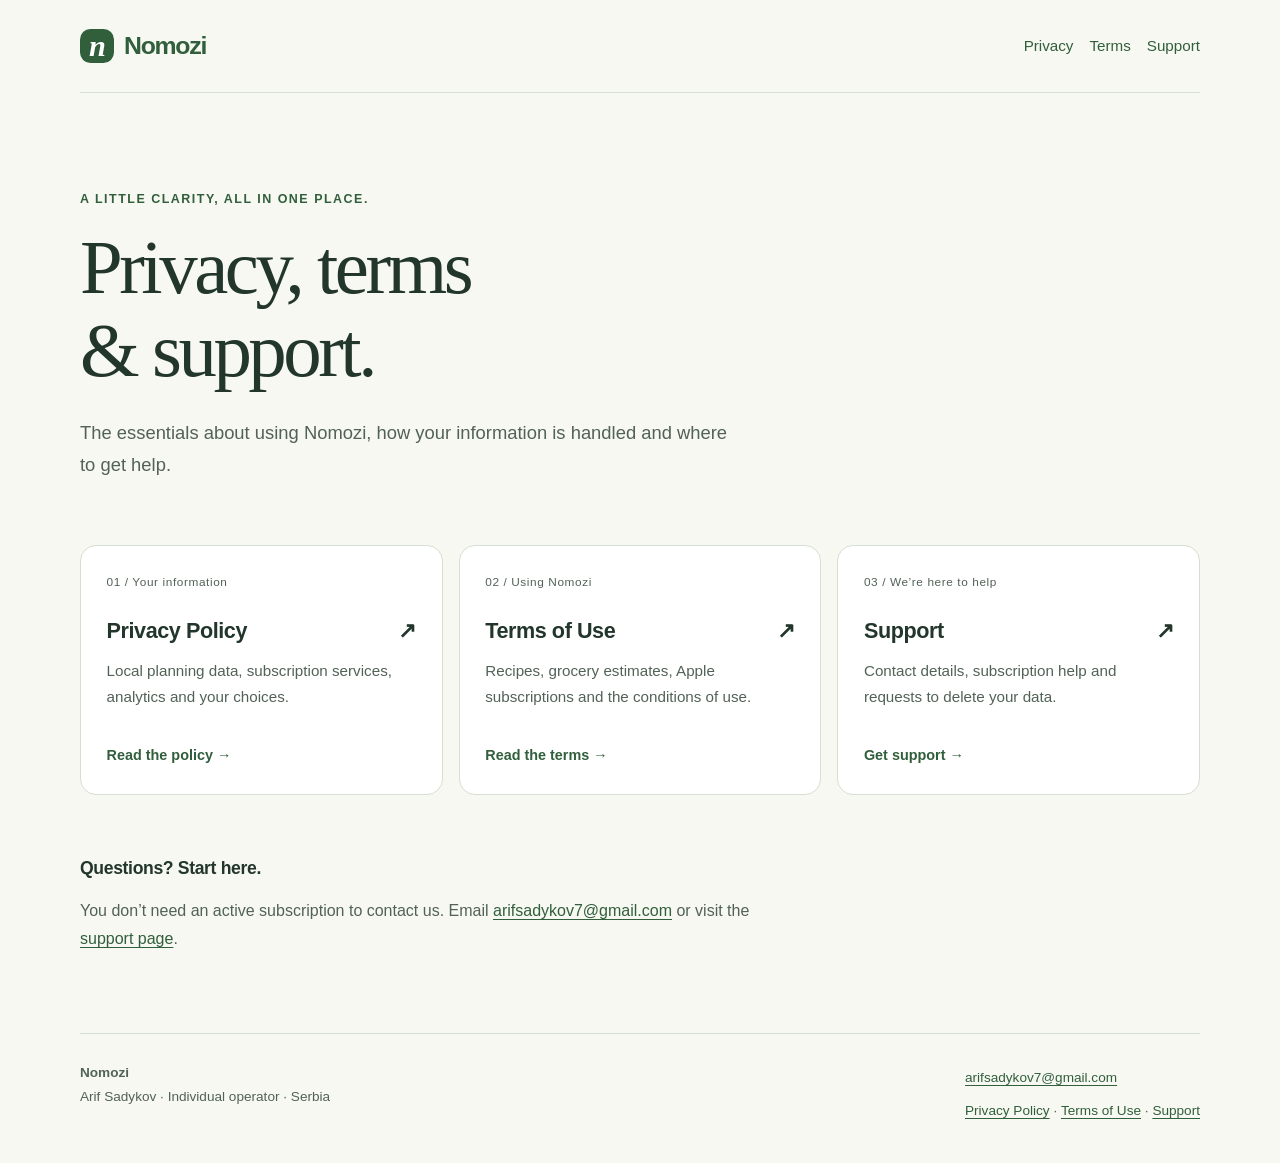
==== index.html @ b6fbd4d1 "feat: publish Nomozi legal and support website" ====
<!doctype html>
<html lang="en-US">
<head>
  <meta charset="utf-8">
  <meta name="viewport" content="width=device-width, initial-scale=1">
  <meta name="description" content="Privacy Policy, Terms of Use and support for Nomozi, the iPhone meal-planning app.">
  <meta name="theme-color" content="#f7f8f2">
  <title>Privacy, terms & support | Nomozi</title>
  <link rel="stylesheet" href="./assets/styles.css">
</head>
<body>
<a class="skip-link" href="#main">Skip to content</a>
<header class="site-header"><a class="brand" href="./" aria-label="Nomozi home"><span class="brand-mark" aria-hidden="true">n</span>Nomozi</a><nav aria-label="Main navigation"><a href="./privacy/">Privacy</a><a href="./terms/">Terms</a><a href="./support/">Support</a></nav></header>
<main id="main" class="home"><section class="hero"><p class="eyebrow">A little clarity, all in one place.</p><h1>Privacy, terms<br>&amp; support.</h1><p class="lead">The essentials about using Nomozi, how your information is handled and where to get help.</p></section>
<div class="page-cards"><a class="page-card" href="./privacy/"><span class="card-number">01 / Your information</span><h2>Privacy Policy <span aria-hidden="true">↗</span></h2><p>Local planning data, subscription services, analytics and your choices.</p><span class="card-action">Read the policy →</span></a><a class="page-card" href="./terms/"><span class="card-number">02 / Using Nomozi</span><h2>Terms of Use <span aria-hidden="true">↗</span></h2><p>Recipes, grocery estimates, Apple subscriptions and the conditions of use.</p><span class="card-action">Read the terms →</span></a><a class="page-card" href="./support/"><span class="card-number">03 / We’re here to help</span><h2>Support <span aria-hidden="true">↗</span></h2><p>Contact details, subscription help and requests to delete your data.</p><span class="card-action">Get support →</span></a></div>
<section class="home-note"><h2>Questions? Start here.</h2><p>You don’t need an active subscription to contact us. Email <a href="mailto:arifsadykov7@gmail.com">arifsadykov7@gmail.com</a> or visit the <a href="./support/">support page</a>.</p></section></main>
<footer class="site-footer"><p><strong>Nomozi</strong><br>Arif Sadykov · Individual operator · Serbia</p><p><a href="mailto:arifsadykov7@gmail.com">arifsadykov7@gmail.com</a><br><a href="./privacy/">Privacy Policy</a> · <a href="./terms/">Terms of Use</a> · <a href="./support/">Support</a></p></footer>
</body>
</html>
---- assets/styles.css ----
:root{color-scheme:light;--paper:#f7f8f2;--ink:#22362b;--muted:#526257;--brand:#315f3c;--line:#d6dfd1;--card:#fff;--soft:#eaf0e3}
*{box-sizing:border-box}html{scroll-padding-top:1.5rem}body{margin:0;background:var(--paper);color:var(--ink);font:1rem/1.75 -apple-system,BlinkMacSystemFont,"Segoe UI",sans-serif;-webkit-text-size-adjust:100%}a{color:var(--brand);text-underline-offset:.2em;overflow-wrap:anywhere}a:hover{text-decoration-thickness:2px}a:focus-visible{outline:3px solid #9a580e;outline-offset:5px;border-radius:3px}.site-header,.site-footer,main{width:min(100% - 3rem,1120px);margin-inline:auto}.site-header{display:flex;align-items:center;justify-content:space-between;gap:1rem;padding-block:1.5rem;border-bottom:1px solid var(--line)}.brand{display:inline-flex;align-items:center;gap:.65rem;font-size:1.55rem;font-weight:750;letter-spacing:-.05em;text-decoration:none}.brand-mark{display:grid;place-items:center;width:2.1rem;height:2.1rem;background:var(--brand);color:#fff;border-radius:.65rem;font-family:Georgia,serif;font-style:italic;font-size:1.9rem;line-height:1}.site-header nav{display:flex;flex-wrap:wrap;gap:.2rem 1rem}.site-header nav a{display:inline-flex;align-items:center;min-height:44px;font-size:.95rem;text-decoration:none}.site-header nav a[aria-current=page]{text-decoration:underline;font-weight:700}.eyebrow{color:var(--brand);font-size:.78rem;font-weight:700;letter-spacing:.12em;text-transform:uppercase}.hero{padding:5rem 0 3rem;max-width:780px}h1{font-family:Georgia,"Times New Roman",serif;font-weight:400;font-size:clamp(2.5rem,6vw,4.8rem);line-height:1.08;letter-spacing:-.045em;margin:1rem 0 1.5rem;text-wrap:balance}.lead{font-size:1.15rem;color:var(--muted);max-width:650px}h2{font-size:1.35rem;line-height:1.35;letter-spacing:-.02em}h3{font-size:1.05rem;line-height:1.4}p,li{overflow-wrap:anywhere}p{margin:1rem 0}.page-cards{display:grid;grid-template-columns:repeat(3,minmax(0,1fr));gap:1rem}.page-card{display:flex;flex-direction:column;padding:1.6rem;background:var(--card);border:1px solid var(--line);border-radius:1rem;text-decoration:none;color:var(--ink)}.page-card:hover{border-color:var(--brand);background:#fbfdf8}.card-number{font-size:.74rem;letter-spacing:.05em;color:var(--muted)}.page-card h2{display:flex;justify-content:space-between;gap:.5rem;margin:1.5rem 0 .25rem}.page-card p{color:var(--muted);font-size:.95rem;margin:.5rem 0 2rem}.card-action{color:var(--brand);font-size:.9rem;font-weight:650;margin-top:auto}.home-note{padding:3rem 0 4rem;max-width:720px}.home-note h2{font-size:1.1rem}.home-note p{color:var(--muted)}.document{max-width:790px;padding-block:3.5rem 4rem}.document h1{font-size:clamp(2.5rem,6vw,3.7rem)}.date{font-size:.9rem;color:var(--muted);margin-bottom:2rem}.document>h2{margin-top:2.6rem;padding-top:1.3rem;border-top:1px solid var(--line)}.document>h3{margin-top:2rem}.document li{padding-left:.2rem;margin-block:.5rem}.document ul,.document ol{padding-left:1.5rem}.contents{background:var(--soft);padding:1.3rem 1.5rem;border-radius:1rem;margin:2rem 0}.contents h2{font-size:1rem;margin:0 0 .7rem}.contents ol{list-style:none;padding:0;margin:0;columns:2;column-gap:2rem}.contents li{break-inside:avoid;margin:0;padding:0}.contents a{display:block;padding:.5rem 0;font-size:.9rem;line-height:1.5}.notice{padding:1rem 1.4rem;border-left:3px solid var(--brand);background:var(--soft);border-radius:0 .8rem .8rem 0}.notice p{margin:.4rem 0}.data-cards{display:grid;grid-template-columns:repeat(2,minmax(0,1fr));gap:1rem;margin:1.5rem 0}.data-card{padding:1.2rem;background:var(--card);border:1px solid var(--line);border-radius:.7rem;font-size:.93rem}.data-card h3{margin-top:0}.purpose{color:var(--muted);font-size:.88rem}.site-footer{display:flex;justify-content:space-between;gap:1.5rem;border-top:1px solid var(--line);padding-block:1.7rem 2.2rem;font-size:.85rem;color:var(--muted)}.site-footer p{margin:0}.site-footer a{display:inline-block;padding-block:.3rem}.skip-link{position:fixed;top:-200px;left:1rem;z-index:10;background:#fff;padding:.6rem 1rem}.skip-link:focus{top:1rem}
@media(max-width:700px){.page-cards{grid-template-columns:1fr}.hero{padding-top:3rem}.page-card{padding:1.4rem}.page-card h2{margin-top:1rem}.page-card p{margin-bottom:1.3rem}.data-cards{grid-template-columns:1fr}.contents ol{columns:1}.site-footer{flex-direction:column}.document{padding-top:2rem}.site-header{flex-wrap:wrap}.site-header nav{gap:1.2rem}.site-header,.site-footer,main{width:calc(100% - 2.5rem)}}
@media print{.site-header,.site-footer,.contents,.skip-link{display:none}body{background:white;color:black;font-size:11pt}.document{width:100%;max-width:none;padding:0}.document h1{font-size:28pt}.data-card,.notice{break-inside:avoid}a{color:inherit}}
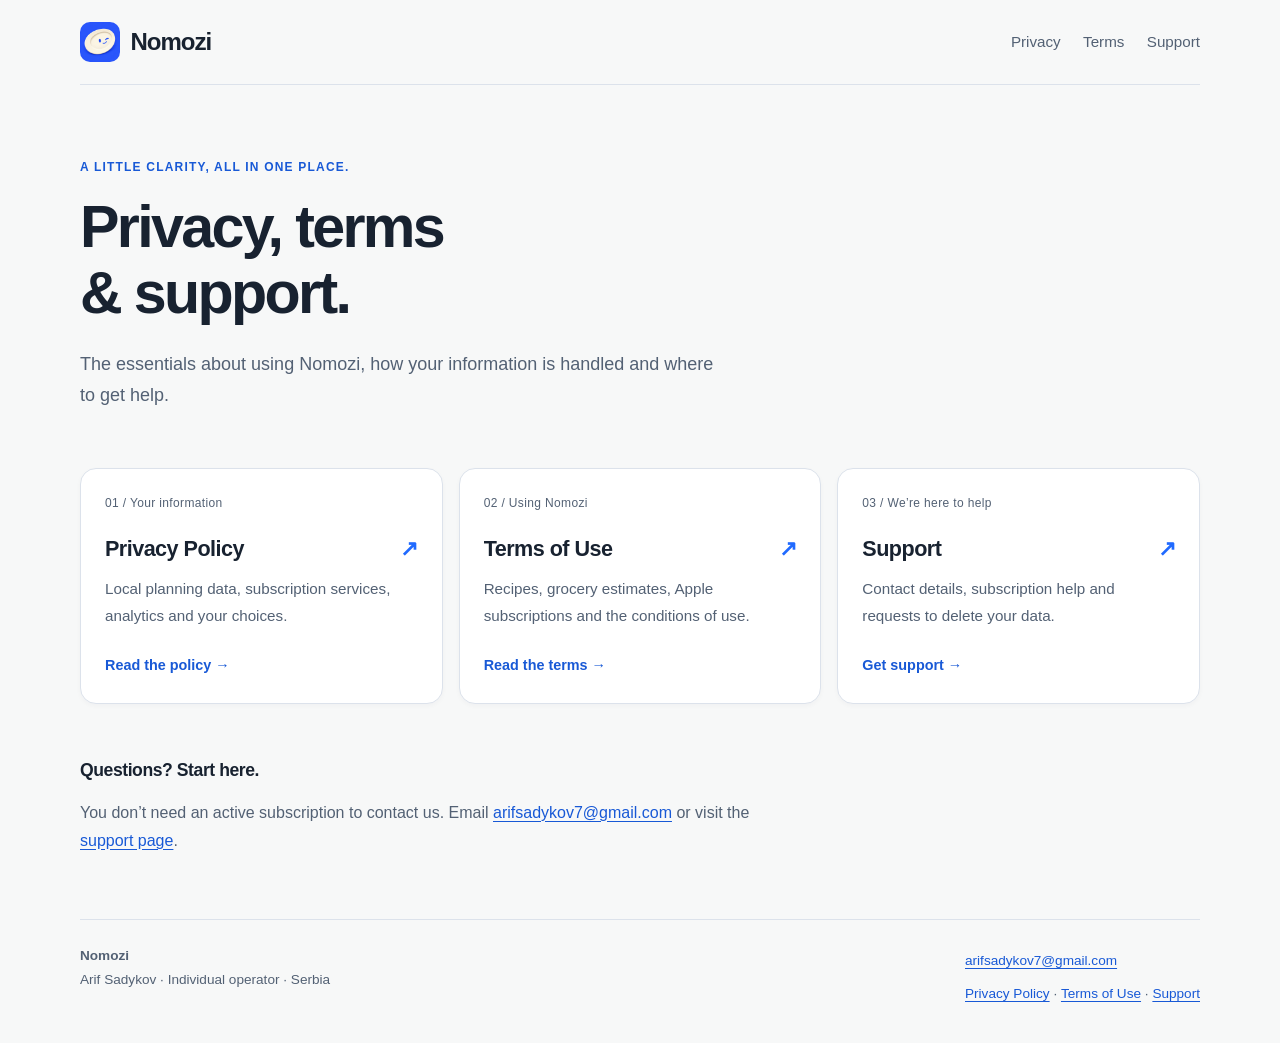
==== commit 96299e8a: "style: align Nomozi legal site with app branding" ====
--- a/index.html
+++ b/index.html
@@ -4,13 +4,15 @@
   <meta charset="utf-8">
   <meta name="viewport" content="width=device-width, initial-scale=1">
   <meta name="description" content="Privacy Policy, Terms of Use and support for Nomozi, the iPhone meal-planning app.">
-  <meta name="theme-color" content="#f7f8f2">
+  <meta name="theme-color" content="#206aff">
   <title>Privacy, terms & support | Nomozi</title>
   <link rel="stylesheet" href="./assets/styles.css">
+  <link rel="icon" type="image/png" sizes="1024x1024" href="./assets/nomozi-app-icon.png">
+  <link rel="apple-touch-icon" href="./assets/nomozi-app-icon.png">
 </head>
 <body>
 <a class="skip-link" href="#main">Skip to content</a>
-<header class="site-header"><a class="brand" href="./" aria-label="Nomozi home"><span class="brand-mark" aria-hidden="true">n</span>Nomozi</a><nav aria-label="Main navigation"><a href="./privacy/">Privacy</a><a href="./terms/">Terms</a><a href="./support/">Support</a></nav></header>
+<header class="site-header"><a class="brand" href="./" aria-label="Nomozi home"><img class="brand-mark" src="./assets/nomozi-app-icon.png" width="40" height="40" alt="" aria-hidden="true">Nomozi</a><nav aria-label="Main navigation"><a href="./privacy/">Privacy</a><a href="./terms/">Terms</a><a href="./support/">Support</a></nav></header>
 <main id="main" class="home"><section class="hero"><p class="eyebrow">A little clarity, all in one place.</p><h1>Privacy, terms<br>&amp; support.</h1><p class="lead">The essentials about using Nomozi, how your information is handled and where to get help.</p></section>
 <div class="page-cards"><a class="page-card" href="./privacy/"><span class="card-number">01 / Your information</span><h2>Privacy Policy <span aria-hidden="true">↗</span></h2><p>Local planning data, subscription services, analytics and your choices.</p><span class="card-action">Read the policy →</span></a><a class="page-card" href="./terms/"><span class="card-number">02 / Using Nomozi</span><h2>Terms of Use <span aria-hidden="true">↗</span></h2><p>Recipes, grocery estimates, Apple subscriptions and the conditions of use.</p><span class="card-action">Read the terms →</span></a><a class="page-card" href="./support/"><span class="card-number">03 / We’re here to help</span><h2>Support <span aria-hidden="true">↗</span></h2><p>Contact details, subscription help and requests to delete your data.</p><span class="card-action">Get support →</span></a></div>
 <section class="home-note"><h2>Questions? Start here.</h2><p>You don’t need an active subscription to contact us. Email <a href="mailto:arifsadykov7@gmail.com">arifsadykov7@gmail.com</a> or visit the <a href="./support/">support page</a>.</p></section></main>
--- a/assets/styles.css
+++ b/assets/styles.css
@@ -1,4 +1,171 @@
-:root{color-scheme:light;--paper:#f7f8f2;--ink:#22362b;--muted:#526257;--brand:#315f3c;--line:#d6dfd1;--card:#fff;--soft:#eaf0e3}
-*{box-sizing:border-box}html{scroll-padding-top:1.5rem}body{margin:0;background:var(--paper);color:var(--ink);font:1rem/1.75 -apple-system,BlinkMacSystemFont,"Segoe UI",sans-serif;-webkit-text-size-adjust:100%}a{color:var(--brand);text-underline-offset:.2em;overflow-wrap:anywhere}a:hover{text-decoration-thickness:2px}a:focus-visible{outline:3px solid #9a580e;outline-offset:5px;border-radius:3px}.site-header,.site-footer,main{width:min(100% - 3rem,1120px);margin-inline:auto}.site-header{display:flex;align-items:center;justify-content:space-between;gap:1rem;padding-block:1.5rem;border-bottom:1px solid var(--line)}.brand{display:inline-flex;align-items:center;gap:.65rem;font-size:1.55rem;font-weight:750;letter-spacing:-.05em;text-decoration:none}.brand-mark{display:grid;place-items:center;width:2.1rem;height:2.1rem;background:var(--brand);color:#fff;border-radius:.65rem;font-family:Georgia,serif;font-style:italic;font-size:1.9rem;line-height:1}.site-header nav{display:flex;flex-wrap:wrap;gap:.2rem 1rem}.site-header nav a{display:inline-flex;align-items:center;min-height:44px;font-size:.95rem;text-decoration:none}.site-header nav a[aria-current=page]{text-decoration:underline;font-weight:700}.eyebrow{color:var(--brand);font-size:.78rem;font-weight:700;letter-spacing:.12em;text-transform:uppercase}.hero{padding:5rem 0 3rem;max-width:780px}h1{font-family:Georgia,"Times New Roman",serif;font-weight:400;font-size:clamp(2.5rem,6vw,4.8rem);line-height:1.08;letter-spacing:-.045em;margin:1rem 0 1.5rem;text-wrap:balance}.lead{font-size:1.15rem;color:var(--muted);max-width:650px}h2{font-size:1.35rem;line-height:1.35;letter-spacing:-.02em}h3{font-size:1.05rem;line-height:1.4}p,li{overflow-wrap:anywhere}p{margin:1rem 0}.page-cards{display:grid;grid-template-columns:repeat(3,minmax(0,1fr));gap:1rem}.page-card{display:flex;flex-direction:column;padding:1.6rem;background:var(--card);border:1px solid var(--line);border-radius:1rem;text-decoration:none;color:var(--ink)}.page-card:hover{border-color:var(--brand);background:#fbfdf8}.card-number{font-size:.74rem;letter-spacing:.05em;color:var(--muted)}.page-card h2{display:flex;justify-content:space-between;gap:.5rem;margin:1.5rem 0 .25rem}.page-card p{color:var(--muted);font-size:.95rem;margin:.5rem 0 2rem}.card-action{color:var(--brand);font-size:.9rem;font-weight:650;margin-top:auto}.home-note{padding:3rem 0 4rem;max-width:720px}.home-note h2{font-size:1.1rem}.home-note p{color:var(--muted)}.document{max-width:790px;padding-block:3.5rem 4rem}.document h1{font-size:clamp(2.5rem,6vw,3.7rem)}.date{font-size:.9rem;color:var(--muted);margin-bottom:2rem}.document>h2{margin-top:2.6rem;padding-top:1.3rem;border-top:1px solid var(--line)}.document>h3{margin-top:2rem}.document li{padding-left:.2rem;margin-block:.5rem}.document ul,.document ol{padding-left:1.5rem}.contents{background:var(--soft);padding:1.3rem 1.5rem;border-radius:1rem;margin:2rem 0}.contents h2{font-size:1rem;margin:0 0 .7rem}.contents ol{list-style:none;padding:0;margin:0;columns:2;column-gap:2rem}.contents li{break-inside:avoid;margin:0;padding:0}.contents a{display:block;padding:.5rem 0;font-size:.9rem;line-height:1.5}.notice{padding:1rem 1.4rem;border-left:3px solid var(--brand);background:var(--soft);border-radius:0 .8rem .8rem 0}.notice p{margin:.4rem 0}.data-cards{display:grid;grid-template-columns:repeat(2,minmax(0,1fr));gap:1rem;margin:1.5rem 0}.data-card{padding:1.2rem;background:var(--card);border:1px solid var(--line);border-radius:.7rem;font-size:.93rem}.data-card h3{margin-top:0}.purpose{color:var(--muted);font-size:.88rem}.site-footer{display:flex;justify-content:space-between;gap:1.5rem;border-top:1px solid var(--line);padding-block:1.7rem 2.2rem;font-size:.85rem;color:var(--muted)}.site-footer p{margin:0}.site-footer a{display:inline-block;padding-block:.3rem}.skip-link{position:fixed;top:-200px;left:1rem;z-index:10;background:#fff;padding:.6rem 1rem}.skip-link:focus{top:1rem}
-@media(max-width:700px){.page-cards{grid-template-columns:1fr}.hero{padding-top:3rem}.page-card{padding:1.4rem}.page-card h2{margin-top:1rem}.page-card p{margin-bottom:1.3rem}.data-cards{grid-template-columns:1fr}.contents ol{columns:1}.site-footer{flex-direction:column}.document{padding-top:2rem}.site-header{flex-wrap:wrap}.site-header nav{gap:1.2rem}.site-header,.site-footer,main{width:calc(100% - 2.5rem)}}
-@media print{.site-header,.site-footer,.contents,.skip-link{display:none}body{background:white;color:black;font-size:11pt}.document{width:100%;max-width:none;padding:0}.document h1{font-size:28pt}.data-card,.notice{break-inside:avoid}a{color:inherit}}
+/* Brand colors from Nomozi AppColors; the darker link tone keeps small text readable. */
+:root {
+  color-scheme: light;
+  --paper: #f7f8f8;
+  --ink: #182230;
+  --muted: #536174;
+  --brand: #206aff;
+  --link: #1859d6;
+  --line: #dce2eb;
+  --card: #fff;
+  --soft: #edf3ff;
+}
+
+* { box-sizing: border-box; }
+html { scroll-padding-top: 1.5rem; }
+body {
+  margin: 0;
+  background: var(--paper);
+  color: var(--ink);
+  font: 1rem/1.75 -apple-system, BlinkMacSystemFont, "Segoe UI", sans-serif;
+  -webkit-text-size-adjust: 100%;
+}
+a { color: var(--link); text-underline-offset: .2em; overflow-wrap: anywhere; }
+a:hover { text-decoration-thickness: 2px; }
+a:focus-visible {
+  outline: 3px solid var(--brand);
+  outline-offset: 4px;
+  border-radius: 3px;
+}
+p, li, h1, h2, h3, td, th { overflow-wrap: anywhere; }
+p { margin: 1rem 0; }
+.site-header, .site-footer, main { width: min(100% - 3rem, 1120px); margin-inline: auto; }
+.site-header {
+  display: flex;
+  flex-wrap: wrap;
+  align-items: center;
+  justify-content: space-between;
+  gap: .5rem 1rem;
+  padding-block: 1.25rem;
+  border-bottom: 1px solid var(--line);
+}
+.brand {
+  display: inline-flex;
+  align-items: center;
+  gap: .65rem;
+  min-height: 44px;
+  color: var(--ink);
+  font-size: 1.5rem;
+  font-weight: 750;
+  letter-spacing: -.04em;
+  text-decoration: none;
+}
+.brand-mark {
+  display: block;
+  width: 40px;
+  height: 40px;
+  flex: 0 0 40px;
+  object-fit: contain;
+  border-radius: 10px;
+}
+.site-header nav { display: flex; flex-wrap: wrap; gap: .2rem 1.4rem; }
+.site-header nav a {
+  display: inline-flex;
+  align-items: center;
+  min-height: 44px;
+  color: var(--muted);
+  font-size: .95rem;
+  text-decoration: none;
+}
+.site-header nav a:hover, .site-header nav a[aria-current=page] { color: var(--link); text-decoration: underline; }
+.site-header nav a[aria-current=page] { font-weight: 650; text-decoration-thickness: 2px; }
+.eyebrow { color: var(--link); font-size: .75rem; font-weight: 700; letter-spacing: .1em; text-transform: uppercase; }
+.hero { padding: 3.5rem 0 2.5rem; max-width: 780px; }
+h1 {
+  font-weight: 750;
+  font-size: clamp(2.25rem, 5.5vw, 3.7rem);
+  line-height: 1.12;
+  letter-spacing: -.045em;
+  margin: 1rem 0 1.4rem;
+  text-wrap: balance;
+}
+.lead { font-size: 1.125rem; color: var(--muted); max-width: 650px; }
+h2 { font-size: 1.35rem; line-height: 1.4; letter-spacing: -.025em; }
+h3 { font-size: 1.05rem; line-height: 1.45; }
+.page-cards { display: grid; grid-template-columns: repeat(3, minmax(0, 1fr)); gap: 1rem; }
+.page-card {
+  display: flex;
+  flex-direction: column;
+  min-width: 0;
+  padding: 1.5rem;
+  background: var(--card);
+  border: 1px solid var(--line);
+  border-radius: 1rem;
+  box-shadow: 0 2px 5px rgb(24 34 48 / 3%);
+  text-decoration: none;
+  color: var(--ink);
+}
+.page-card:hover { border-color: var(--brand); background: #fafdff; }
+.card-number { font-size: .75rem; letter-spacing: .03em; color: var(--muted); }
+.page-card h2 { display: flex; justify-content: space-between; gap: .75rem; margin: 1.25rem 0 .25rem; }
+.page-card h2 span { color: var(--brand); }
+.page-card p { color: var(--muted); font-size: .95rem; margin: .5rem 0 1.5rem; }
+.card-action { color: var(--link); font-size: .9rem; font-weight: 650; margin-top: auto; }
+.page-card:hover .card-action { text-decoration: underline; }
+.home-note { padding: 2.5rem 0 3rem; max-width: 720px; }
+.home-note h2 { font-size: 1.1rem; }
+.home-note p { color: var(--muted); }
+.document { max-width: 760px; padding-block: 2.75rem 3.5rem; }
+.document h1 { font-size: clamp(2rem, 5vw, 3.1rem); }
+.date { font-size: .9rem; color: var(--muted); margin-bottom: 2rem; }
+.document > h2 { margin-top: 2.5rem; padding-top: 1.5rem; border-top: 1px solid var(--line); }
+.document > h3 { margin-top: 2rem; }
+.document li { padding-left: .2rem; margin-block: .5rem; }
+.document ul, .document ol { padding-left: 1.5rem; }
+.contents { background: var(--soft); padding: 1.25rem 1.5rem; border: 1px solid #d8e5ff; border-radius: 1rem; margin: 2rem 0; }
+.contents h2 { font-size: 1rem; margin: 0 0 .7rem; }
+.contents ol { list-style: none; padding: 0; margin: 0; columns: 2; column-gap: 2rem; }
+.contents li { break-inside: avoid; margin: 0; padding: 0; }
+.contents a { display: block; padding: .5rem 0; font-size: .9rem; line-height: 1.6; }
+.notice { padding: 1rem 1.25rem; border-left: 3px solid var(--brand); background: var(--soft); border-radius: 0 .8rem .8rem 0; }
+.notice p { margin: .4rem 0; }
+.data-cards { display: grid; grid-template-columns: repeat(2, minmax(0, 1fr)); gap: 1rem; margin: 1.5rem 0; }
+.data-card { min-width: 0; padding: 1.2rem; background: var(--card); border: 1px solid var(--line); border-radius: .8rem; font-size: .95rem; }
+.data-card h3 { margin-top: 0; }
+.purpose { color: var(--muted); font-size: .9rem; }
+.table-wrap { min-width: 0; max-width: 100%; }
+table { width: 100%; border-collapse: collapse; table-layout: fixed; }
+th, td { padding: .75rem; text-align: left; vertical-align: top; border: 1px solid var(--line); }
+th { background: var(--soft); }
+.site-footer {
+  display: flex;
+  flex-wrap: wrap;
+  justify-content: space-between;
+  gap: 1.5rem;
+  border-top: 1px solid var(--line);
+  padding-block: 1.5rem 2rem;
+  font-size: .85rem;
+  color: var(--muted);
+}
+.site-footer p { margin: 0; max-width: 100%; }
+.site-footer a { display: inline-block; padding-block: .3rem; }
+.skip-link { position: fixed; top: -200px; left: 1rem; z-index: 10; background: var(--card); padding: .6rem 1rem; }
+.skip-link:focus { top: 1rem; }
+
+@media (max-width: 700px) {
+  .site-header, .site-footer, main { width: calc(100% - 2.5rem); }
+  .site-header { padding-block: 1rem; }
+  .brand { font-size: 1.35rem; gap: .55rem; }
+  .site-header nav { gap: .2rem .85rem; }
+  .site-header nav a { font-size: .875rem; }
+  .page-cards, .data-cards { grid-template-columns: 1fr; }
+  .hero { padding-top: 2rem; padding-bottom: 1.75rem; }
+  .page-card { padding: 1.25rem; }
+  .page-card h2 { margin-top: 1rem; }
+  .page-card p { margin-bottom: 1.25rem; }
+  .contents { padding: 1.2rem; }
+  .contents ol { columns: 1; }
+  .site-footer { flex-direction: column; }
+  .document { padding-top: 1.75rem; }
+}
+@media (max-width: 359px) {
+  .site-header nav { width: 100%; gap: 1.5rem; }
+}
+@media print {
+  .site-header, .site-footer, .contents, .skip-link { display: none; }
+  body { background: white; color: black; font-size: 11pt; }
+  .document { width: 100%; max-width: none; padding: 0; }
+  .document h1 { font-size: 28pt; }
+  .data-card, .notice { break-inside: avoid; }
+  a { color: inherit; }
+}
